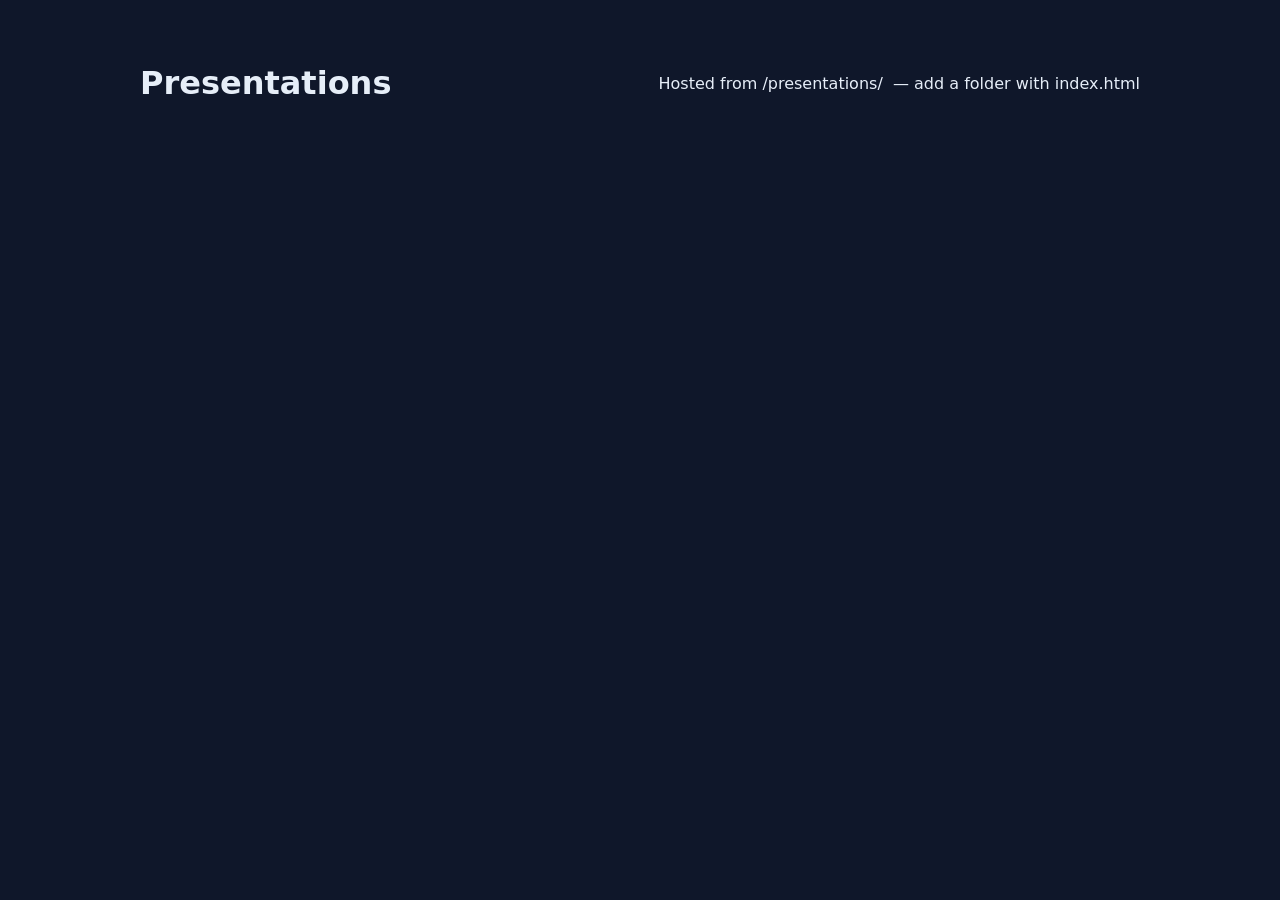
==== index.html @ 7e265c27 "Publish updated site with presentations path and prettier index Co-authored-by: Copilot <223556219+C" ====
<!doctype html>
<html>
<head>
<meta charset="utf-8">
<meta name="viewport" content="width=device-width,initial-scale=1">
<title>Presentations</title>
<style>
body{font-family:Inter,system-ui,Arial;margin:0;background:#0f172a;color:#e6eef8}
.container{max-width:1000px;margin:40px auto;padding:24px}
.header{display:flex;align-items:center;justify-content:space-between}
.header h1{margin:0}
.grid{display:grid;grid-template-columns:repeat(auto-fill,minmax(220px,1fr));gap:16px;margin-top:24px}
.card{background:#071032;padding:16px;border-radius:10px;border:1px solid rgba(255,255,255,0.04)}
.card a{color:#60a5fa;text-decoration:none;font-weight:600}
.card p{color:#9aa7c7;margin:8px 0 0;font-size:14px}
.pagination{margin-top:20px;text-align:center}
.button{background:#0b1220;color:#fff;padding:8px 12px;border-radius:6px;border:none}
</style>
</head>
<body>
<div class="container">
  <div class="header">
    <h1>Presentations</h1>
    <div>Hosted from /presentations/&nbsp; — add a folder with index.html</div>
  </div>
  <div id="grid" class="grid"></div>
  <div class="pagination" id="pagination"></div>
</div>
<script>
const presentations = $presentations_json;
const perPage = 8; let page = 1;
function render(){ const grid = document.getElementById('grid'); grid.innerHTML=''; const start=(page-1)*perPage; const items = presentations.slice(start,start+perPage); items.forEach(p=>{ const card = document.createElement('div'); card.className='card'; const a = document.createElement('a'); a.href = 'presentations/' + p + '/'; a.textContent = p; const desc = document.createElement('p'); desc.textContent = 'Click to open presentation'; card.appendChild(a); card.appendChild(desc); grid.appendChild(card); }); const pagination = document.getElementById('pagination'); pagination.innerHTML=''; const total = Math.max(1, Math.ceil(presentations.length/perPage)); for(let i=1;i<=total;i++){ const b = document.createElement('button'); b.className='button'; b.textContent = i; if(i===page) b.disabled=true; b.addEventListener('click',(()=>{ const ii=i; return ()=>{ page=ii; render(); } })()); pagination.appendChild(b); }
}
render();
</script>
</body>
</html>
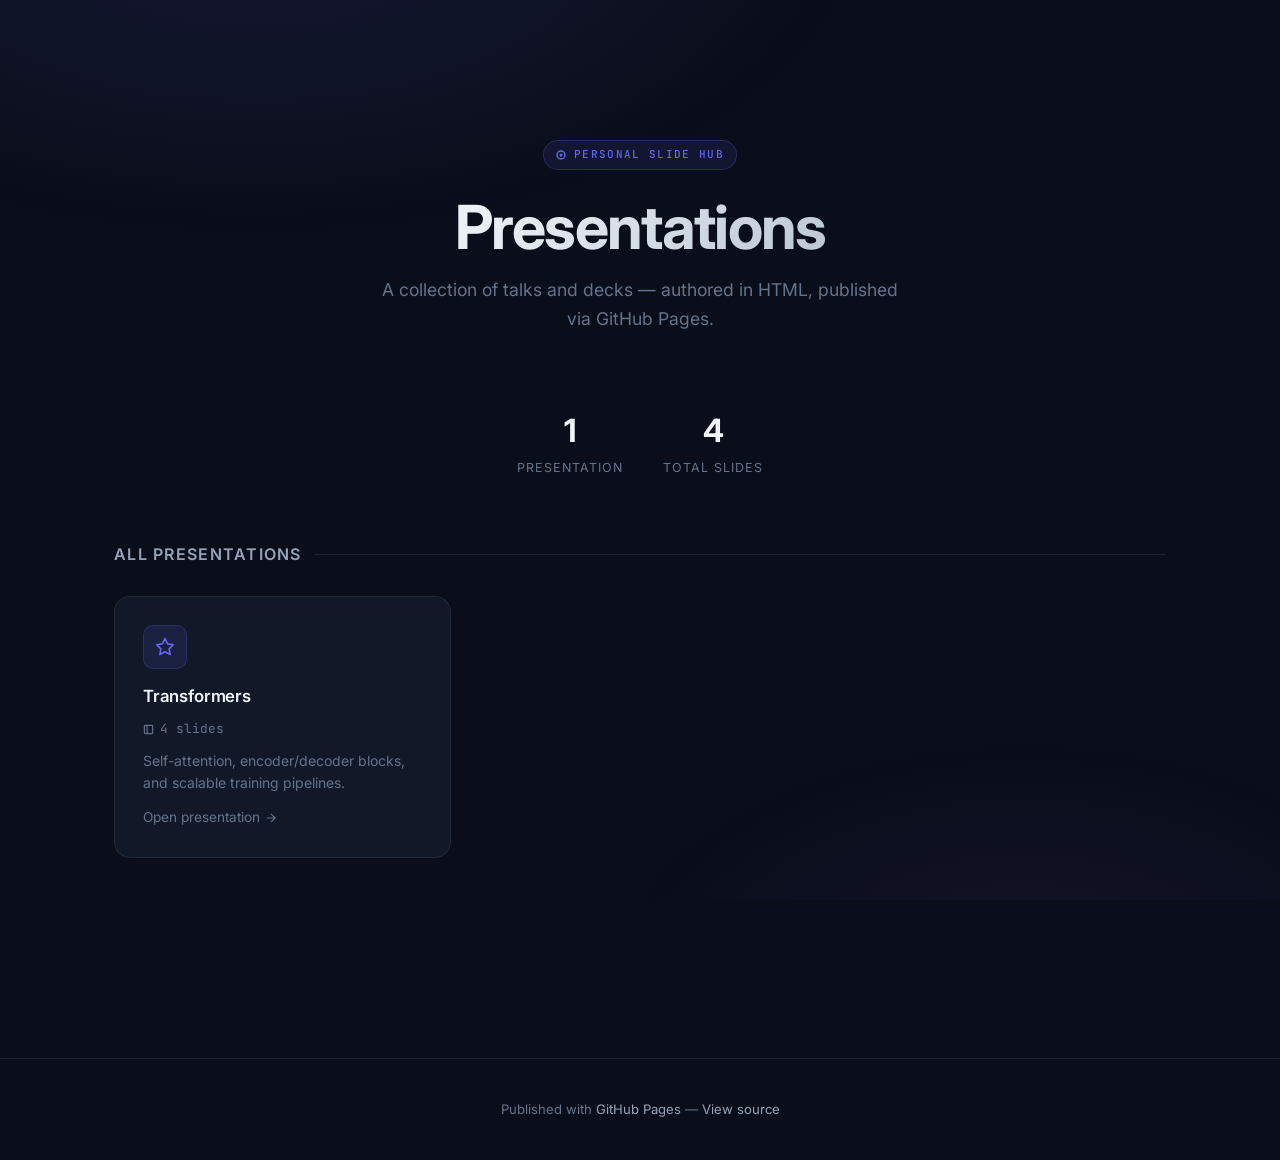
==== commit a75b94df: "feat: overhaul hub index.html with dark theme and animated cards" ====
--- a/index.html
+++ b/index.html
@@ -1,37 +1,358 @@
 <!doctype html>
-<html>
+<html lang="en">
 <head>
-<meta charset="utf-8">
-<meta name="viewport" content="width=device-width,initial-scale=1">
-<title>Presentations</title>
-<style>
-body{font-family:Inter,system-ui,Arial;margin:0;background:#0f172a;color:#e6eef8}
-.container{max-width:1000px;margin:40px auto;padding:24px}
-.header{display:flex;align-items:center;justify-content:space-between}
-.header h1{margin:0}
-.grid{display:grid;grid-template-columns:repeat(auto-fill,minmax(220px,1fr));gap:16px;margin-top:24px}
-.card{background:#071032;padding:16px;border-radius:10px;border:1px solid rgba(255,255,255,0.04)}
-.card a{color:#60a5fa;text-decoration:none;font-weight:600}
-.card p{color:#9aa7c7;margin:8px 0 0;font-size:14px}
-.pagination{margin-top:20px;text-align:center}
-.button{background:#0b1220;color:#fff;padding:8px 12px;border-radius:6px;border:none}
-</style>
+  <meta charset="utf-8">
+  <meta name="viewport" content="width=device-width,initial-scale=1">
+  <title>Presentations</title>
+  <link rel="preconnect" href="https://fonts.googleapis.com">
+  <link href="https://fonts.googleapis.com/css2?family=Inter:wght@400;500;600;700&family=JetBrains+Mono:wght@400;500&display=swap" rel="stylesheet">
+  <style>
+    *, *::before, *::after { box-sizing: border-box; margin: 0; padding: 0; }
+
+    :root {
+      --bg: #0a0e1a;
+      --surface: #111827;
+      --surface-hover: #1a2035;
+      --border: rgba(255,255,255,0.07);
+      --accent: #6366f1;
+      --accent-glow: rgba(99,102,241,0.25);
+      --text: #f1f5f9;
+      --text-muted: #64748b;
+      --text-dim: #94a3b8;
+    }
+
+    body {
+      font-family: 'Inter', system-ui, sans-serif;
+      background: var(--bg);
+      color: var(--text);
+      min-height: 100vh;
+      line-height: 1.6;
+    }
+
+    /* ── Background texture ── */
+    body::before {
+      content: '';
+      position: fixed;
+      inset: 0;
+      background:
+        radial-gradient(ellipse 80% 60% at 20% -10%, rgba(99,102,241,0.12) 0%, transparent 60%),
+        radial-gradient(ellipse 60% 50% at 80% 110%, rgba(139,92,246,0.08) 0%, transparent 55%);
+      pointer-events: none;
+      z-index: 0;
+    }
+
+    .container {
+      position: relative;
+      z-index: 1;
+      max-width: 1100px;
+      margin: 0 auto;
+      padding: 80px 24px 120px;
+    }
+
+    /* ── Hero ── */
+    .hero {
+      text-align: center;
+      padding: 60px 0 72px;
+    }
+
+    .hero-eyebrow {
+      display: inline-flex;
+      align-items: center;
+      gap: 8px;
+      font-family: 'JetBrains Mono', monospace;
+      font-size: 11px;
+      font-weight: 500;
+      letter-spacing: 0.12em;
+      text-transform: uppercase;
+      color: var(--accent);
+      background: rgba(99,102,241,0.1);
+      border: 1px solid rgba(99,102,241,0.25);
+      padding: 5px 12px;
+      border-radius: 100px;
+      margin-bottom: 24px;
+    }
+
+    .hero-eyebrow svg { flex-shrink: 0; }
+
+    .hero h1 {
+      font-size: clamp(2.4rem, 6vw, 3.8rem);
+      font-weight: 700;
+      letter-spacing: -0.03em;
+      line-height: 1.1;
+      margin-bottom: 16px;
+      background: linear-gradient(135deg, #f1f5f9 30%, #94a3b8 100%);
+      -webkit-background-clip: text;
+      -webkit-text-fill-color: transparent;
+      background-clip: text;
+    }
+
+    .hero p {
+      font-size: 1.1rem;
+      color: var(--text-muted);
+      max-width: 520px;
+      margin: 0 auto;
+    }
+
+    /* ── Stats bar ── */
+    .stats {
+      display: flex;
+      justify-content: center;
+      gap: 40px;
+      margin-bottom: 64px;
+    }
+
+    .stat { text-align: center; }
+    .stat-value {
+      font-size: 2rem;
+      font-weight: 700;
+      color: var(--text);
+      letter-spacing: -0.03em;
+    }
+    .stat-label {
+      font-size: 0.78rem;
+      text-transform: uppercase;
+      letter-spacing: 0.08em;
+      color: var(--text-muted);
+      margin-top: 2px;
+    }
+
+    /* ── Section header ── */
+    .section-header {
+      display: flex;
+      align-items: center;
+      gap: 12px;
+      margin-bottom: 28px;
+    }
+
+    .section-header h2 {
+      font-size: 1rem;
+      font-weight: 600;
+      color: var(--text-dim);
+      text-transform: uppercase;
+      letter-spacing: 0.08em;
+    }
+
+    .section-header::after {
+      content: '';
+      flex: 1;
+      height: 1px;
+      background: var(--border);
+    }
+
+    /* ── Grid ── */
+    .grid {
+      display: grid;
+      grid-template-columns: repeat(auto-fill, minmax(280px, 1fr));
+      gap: 20px;
+    }
+
+    .card {
+      background: var(--surface);
+      border: 1px solid var(--border);
+      border-radius: 16px;
+      padding: 28px;
+      text-decoration: none;
+      color: inherit;
+      transition: transform 0.2s ease, border-color 0.2s ease, box-shadow 0.2s ease, background 0.2s ease;
+      display: flex;
+      flex-direction: column;
+      gap: 10px;
+      position: relative;
+      overflow: hidden;
+    }
+
+    .card::before {
+      content: '';
+      position: absolute;
+      inset: 0;
+      border-radius: 16px;
+      opacity: 0;
+      background: radial-gradient(circle at 50% 0%, var(--accent-glow), transparent 70%);
+      transition: opacity 0.3s ease;
+    }
+
+    .card:hover {
+      transform: translateY(-3px);
+      border-color: rgba(99,102,241,0.35);
+      box-shadow: 0 8px 40px rgba(99,102,241,0.12), 0 2px 8px rgba(0,0,0,0.3);
+      background: var(--surface-hover);
+    }
+
+    .card:hover::before { opacity: 1; }
+
+    .card-icon {
+      width: 44px;
+      height: 44px;
+      border-radius: 10px;
+      background: rgba(99,102,241,0.12);
+      border: 1px solid rgba(99,102,241,0.2);
+      display: flex;
+      align-items: center;
+      justify-content: center;
+      margin-bottom: 4px;
+    }
+
+    .card-icon svg { color: var(--accent); }
+
+    .card-name {
+      font-size: 1.05rem;
+      font-weight: 600;
+      color: var(--text);
+      letter-spacing: -0.01em;
+    }
+
+    .card-meta {
+      display: flex;
+      align-items: center;
+      gap: 6px;
+      font-size: 0.8rem;
+      color: var(--text-muted);
+      font-family: 'JetBrains Mono', monospace;
+    }
+
+    .card-desc {
+      font-size: 0.875rem;
+      color: var(--text-muted);
+      line-height: 1.55;
+      flex: 1;
+    }
+
+    .card-arrow {
+      margin-top: 4px;
+      color: var(--text-muted);
+      font-size: 0.85rem;
+      display: flex;
+      align-items: center;
+      gap: 4px;
+      transition: color 0.2s, gap 0.2s;
+    }
+
+    .card:hover .card-arrow {
+      color: var(--accent);
+      gap: 8px;
+    }
+
+    /* ── Empty state ── */
+    .empty {
+      text-align: center;
+      padding: 60px 20px;
+      color: var(--text-muted);
+    }
+
+    /* ── Footer ── */
+    footer {
+      position: relative;
+      z-index: 1;
+      text-align: center;
+      padding: 40px 24px;
+      border-top: 1px solid var(--border);
+      color: var(--text-muted);
+      font-size: 0.82rem;
+      margin-top: 80px;
+    }
+
+    footer a { color: var(--text-dim); text-decoration: none; }
+    footer a:hover { color: var(--accent); }
+
+    /* ── Responsive ── */
+    @media (max-width: 600px) {
+      .hero { padding: 40px 0 56px; }
+      .stats { gap: 24px; }
+      .stat-value { font-size: 1.6rem; }
+    }
+  </style>
 </head>
 <body>
-<div class="container">
-  <div class="header">
-    <h1>Presentations</h1>
-    <div>Hosted from /presentations/&nbsp; — add a folder with index.html</div>
+  <div class="container">
+    <!-- Hero -->
+    <section class="hero">
+      <div class="hero-eyebrow">
+        <svg width="10" height="10" viewBox="0 0 10 10" fill="none">
+          <circle cx="5" cy="5" r="4" stroke="currentColor" stroke-width="1.5"/>
+          <circle cx="5" cy="5" r="1.5" fill="currentColor"/>
+        </svg>
+        Personal Slide Hub
+      </div>
+      <h1>Presentations</h1>
+      <p>A collection of talks and decks — authored in HTML, published via GitHub Pages.</p>
+    </section>
+
+    <!-- Stats -->
+    <div class="stats">
+      <div class="stat">
+        <div class="stat-value" id="count">—</div>
+        <div class="stat-label">Presentation<span id="plural"></span></div>
+      </div>
+      <div class="stat">
+        <div class="stat-value" id="slides-count">—</div>
+        <div class="stat-label">Total Slide<span id="slides-plural"></span></div>
+      </div>
+    </div>
+
+    <!-- Grid -->
+    <div class="section-header"><h2>All Presentations</h2></div>
+    <div class="grid" id="grid"></div>
+
+    <!-- Empty state -->
+    <div class="empty" id="empty" style="display:none">
+      <p>No presentations yet. Add a folder to <code>presentations/</code> and push to main.</p>
+    </div>
   </div>
-  <div id="grid" class="grid"></div>
-  <div class="pagination" id="pagination"></div>
-</div>
-<script>
-const presentations = $presentations_json;
-const perPage = 8; let page = 1;
-function render(){ const grid = document.getElementById('grid'); grid.innerHTML=''; const start=(page-1)*perPage; const items = presentations.slice(start,start+perPage); items.forEach(p=>{ const card = document.createElement('div'); card.className='card'; const a = document.createElement('a'); a.href = 'presentations/' + p + '/'; a.textContent = p; const desc = document.createElement('p'); desc.textContent = 'Click to open presentation'; card.appendChild(a); card.appendChild(desc); grid.appendChild(card); }); const pagination = document.getElementById('pagination'); pagination.innerHTML=''; const total = Math.max(1, Math.ceil(presentations.length/perPage)); for(let i=1;i<=total;i++){ const b = document.createElement('button'); b.className='button'; b.textContent = i; if(i===page) b.disabled=true; b.addEventListener('click',(()=>{ const ii=i; return ()=>{ page=ii; render(); } })()); pagination.appendChild(b); }
-}
-render();
-</script>
+
+  <footer>
+    Published with <a href="https://pages.github.com">GitHub Pages</a> &mdash;
+    <a href="https://github.com/jakobgetz/presentations">View source</a>
+  </footer>
+
+  <script>
+    const presentations = [
+      {
+        name: 'Transformers',
+        desc: 'Self-attention, encoder/decoder blocks, and scalable training pipelines.',
+        icon: `<svg width="20" height="20" viewBox="0 0 24 24" fill="none" stroke="currentColor" stroke-width="2" stroke-linecap="round" stroke-linejoin="round"><polygon points="12 2 15.09 8.26 22 9.27 17 14.14 18.18 21.02 12 17.77 5.82 21.02 7 14.14 2 9.27 8.91 8.26 12 2"/></svg>`,
+        href: 'presentations/transformers/',
+        slides: 4
+      }
+    ];
+
+    function render() {
+      const grid = document.getElementById('grid');
+      const empty = document.getElementById('empty');
+      const countEl = document.getElementById('count');
+      const slidesCountEl = document.getElementById('slides-count');
+      const plural = document.getElementById('plural');
+      const slidesPlural = document.getElementById('slides-plural');
+
+      countEl.textContent = presentations.length;
+      plural.textContent = presentations.length !== 1 ? 's' : '';
+      const totalSlides = presentations.reduce((s, p) => s + (p.slides || 0), 0);
+      slidesCountEl.textContent = totalSlides;
+      slidesPlural.textContent = totalSlides !== 1 ? 's' : '';
+
+      if (!presentations.length) {
+        grid.style.display = 'none';
+        empty.style.display = 'block';
+        return;
+      }
+
+      grid.innerHTML = presentations.map(p => `
+        <a href="${p.href}" class="card">
+          <div class="card-icon">${p.icon}</div>
+          <div class="card-name">${p.name}</div>
+          <div class="card-meta">
+            <svg width="11" height="11" viewBox="0 0 24 24" fill="none" stroke="currentColor" stroke-width="2.5"><rect x="3" y="3" width="18" height="18" rx="2"/><line x1="9" y1="3" x2="9" y2="21"/></svg>
+            ${p.slides || '?'} slides
+          </div>
+          <div class="card-desc">${p.desc}</div>
+          <div class="card-arrow">
+            Open presentation
+            <svg width="14" height="14" viewBox="0 0 24 24" fill="none" stroke="currentColor" stroke-width="2"><line x1="5" y1="12" x2="19" y2="12"/><polyline points="12 5 19 12 12 19"/></svg>
+          </div>
+        </a>
+      `).join('');
+    }
+
+    render();
+  </script>
 </body>
-</html>
+</html>
